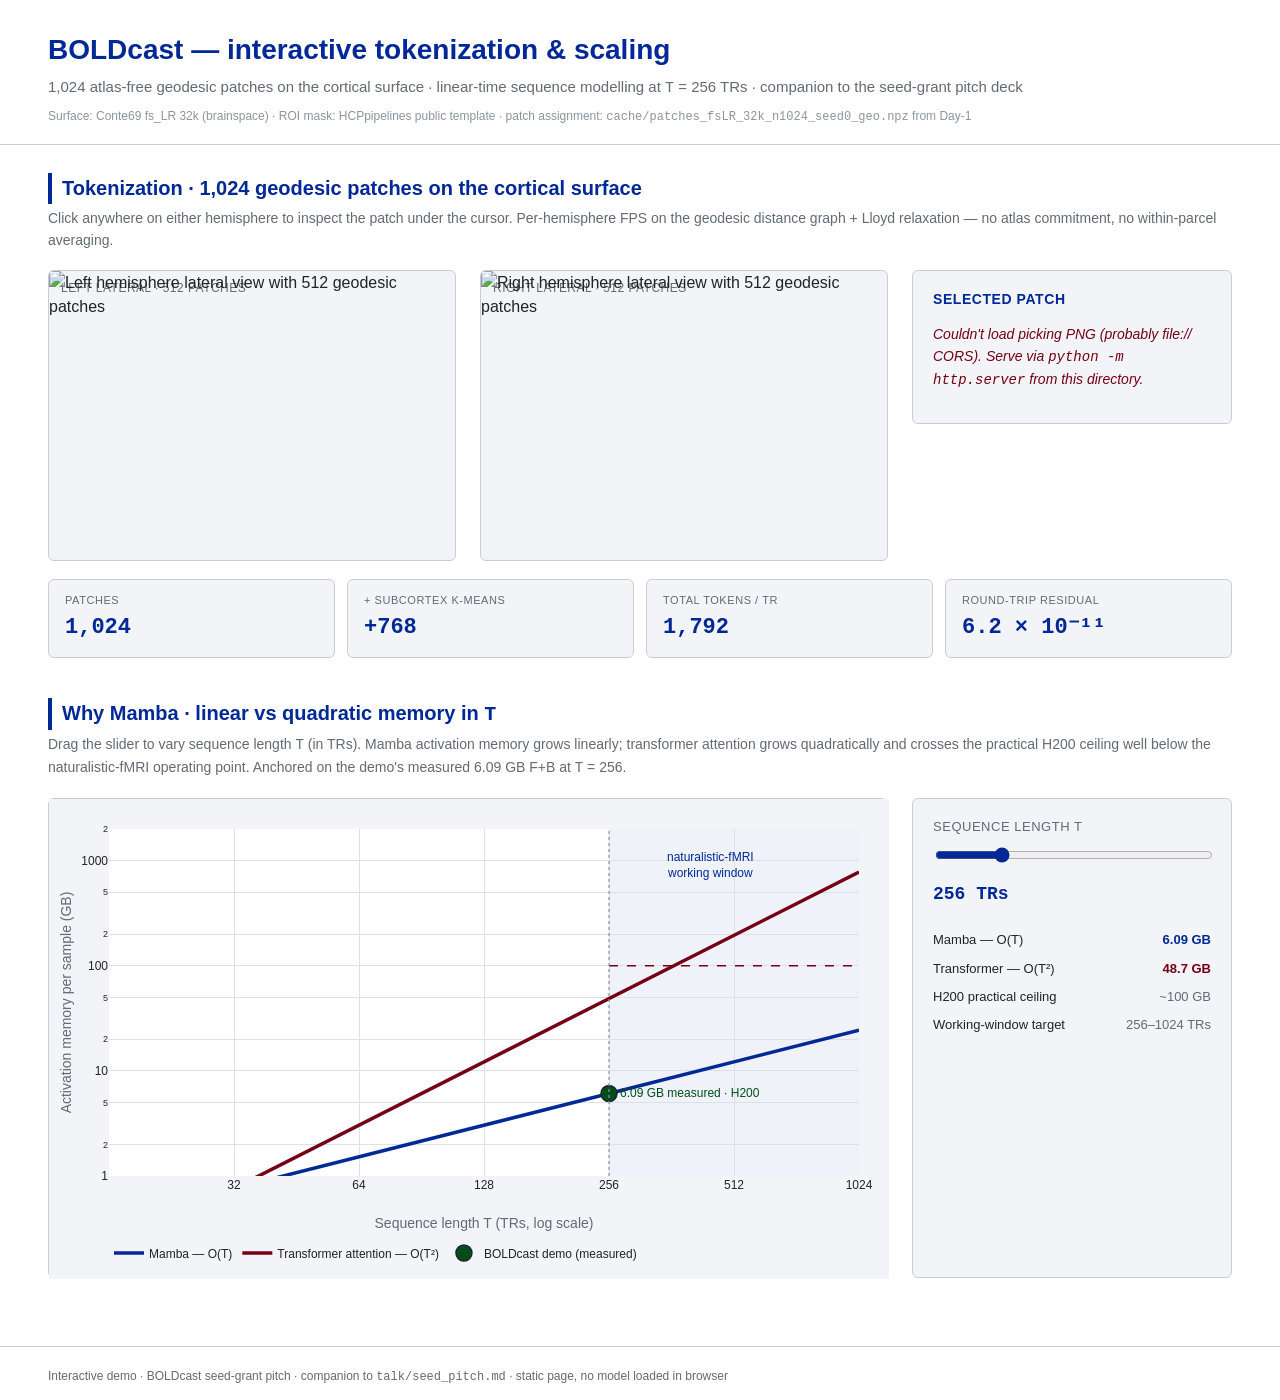
==== talk/demo/index.html @ 64d36065 "talk(seed-pitch): archive 2026-05-14 ORCD seed-fund pitch deck 22-slide Marp pitch delivered to the " ====
<!DOCTYPE html>
<html lang="en">
<head>
<meta charset="utf-8">
<title>BOLDcast — Interactive tokenization & scaling</title>
<meta name="viewport" content="width=device-width, initial-scale=1">
<!-- Plotly via CDN for the memory-scaling chart -->
<script src="https://cdn.plot.ly/plotly-2.35.2.min.js"></script>
<style>
  :root {
    --gap:     #750014;
    --primary: #002896;
    --success: #004d1a;
    --ink:     #212326;
    --body:    #626a73;
    --accent:  #8b959e;
    --rule:    #c8cdd3;
    --bg:      #ffffff;
    --bg-soft: #f2f4f8;

    --font-family: -apple-system, BlinkMacSystemFont, "Inter", "Helvetica Neue",
                   Arial, sans-serif;
    --font-mono:   "JetBrains Mono", ui-monospace, SFMono-Regular, Menlo, monospace;
  }

  * { box-sizing: border-box; }
  html, body {
    margin: 0; padding: 0;
    font-family: var(--font-family);
    color: var(--ink); background: var(--bg);
    line-height: 1.55;
  }

  header {
    padding: 28px 48px 18px;
    border-bottom: 1px solid var(--rule);
  }
  header h1 {
    margin: 0; color: var(--primary); font-size: 28px; font-weight: 700;
  }
  header .sub {
    margin: 4px 0 0; color: var(--body); font-size: 15px;
  }
  header .ack {
    margin: 6px 0 0; color: var(--accent); font-size: 12px;
  }

  main { padding: 28px 48px; max-width: 1400px; margin: 0 auto; }

  section { margin-bottom: 40px; }
  section h2 {
    color: var(--primary); font-size: 20px; margin: 0 0 4px;
    border-left: 4px solid var(--primary); padding-left: 10px;
  }
  section .lede { color: var(--body); margin: 0 0 18px; font-size: 14px; }

  /* ---- cortex viewer ---- */
  .cortex-row {
    display: grid;
    grid-template-columns: 1fr 1fr 320px;
    gap: 24px;
    align-items: start;
  }
  .hemi {
    position: relative;
    background: var(--bg-soft);
    border: 1px solid var(--rule);
    border-radius: 6px;
    overflow: hidden;
    cursor: crosshair;
    aspect-ratio: 1100 / 786;
  }
  .hemi .label {
    position: absolute; top: 8px; left: 12px;
    font-size: 12px; color: var(--body);
    letter-spacing: 0.04em; text-transform: uppercase;
    pointer-events: none;
  }
  .hemi img, .hemi canvas {
    position: absolute; inset: 0;
    width: 100%; height: 100%;
    user-select: none; -webkit-user-drag: none;
  }
  .hemi .picking { display: none; }     /* loaded only into a hidden Image */
  .hemi .overlay { pointer-events: none; image-rendering: pixelated; }

  .info-card {
    background: var(--bg-soft);
    border: 1px solid var(--rule);
    border-radius: 6px;
    padding: 18px 20px;
  }
  .info-card h3 {
    margin: 0 0 10px;
    color: var(--primary); font-size: 14px;
    letter-spacing: 0.04em; text-transform: uppercase;
    font-weight: 600;
  }
  .info-card .placeholder {
    color: var(--body); font-size: 14px; font-style: italic;
  }
  .info-row {
    display: flex; justify-content: space-between;
    padding: 6px 0;
    border-bottom: 1px solid var(--rule);
    font-size: 14px;
  }
  .info-row:last-child { border-bottom: none; }
  .info-row .k { color: var(--body); }
  .info-row .v { color: var(--ink); font-family: var(--font-mono); }
  .info-row.highlight .v { color: var(--gap); font-weight: 700; }

  .summary {
    margin-top: 18px;
    display: grid;
    grid-template-columns: repeat(4, 1fr);
    gap: 12px;
  }
  .stat {
    background: var(--bg-soft);
    border: 1px solid var(--rule);
    border-radius: 6px;
    padding: 12px 16px;
  }
  .stat .label {
    font-size: 11px; color: var(--body);
    letter-spacing: 0.05em; text-transform: uppercase;
  }
  .stat .value {
    font-size: 22px; color: var(--primary);
    font-family: var(--font-mono); font-weight: 700;
    margin-top: 2px;
  }

  /* ---- scaling chart ---- */
  .chart-wrap {
    display: grid;
    grid-template-columns: 1fr 320px;
    gap: 24px;
    align-items: stretch;
  }
  #scaling-chart {
    background: var(--bg-soft);
    border: 1px solid var(--rule);
    border-radius: 6px;
    min-height: 480px;
  }
  .slider-card {
    background: var(--bg-soft);
    border: 1px solid var(--rule);
    border-radius: 6px;
    padding: 18px 20px;
  }
  .slider-card label {
    display: block; font-size: 13px; color: var(--body);
    letter-spacing: 0.04em; text-transform: uppercase;
    margin-bottom: 8px;
  }
  .slider-card input[type=range] {
    width: 100%;
    accent-color: var(--primary);
  }
  .slider-card .readout {
    margin-top: 10px;
    font-family: var(--font-mono); font-size: 18px;
    color: var(--primary); font-weight: 700;
  }
  .compare {
    margin-top: 18px;
    font-size: 13px; color: var(--ink);
  }
  .compare .row { display: flex; justify-content: space-between; padding: 4px 0; }
  .compare .mamba { color: var(--primary); font-weight: 700; }
  .compare .trans { color: var(--gap); font-weight: 700; }

  footer {
    padding: 20px 48px;
    border-top: 1px solid var(--rule);
    color: var(--body); font-size: 12px;
  }

  @media (max-width: 1000px) {
    .cortex-row, .chart-wrap { grid-template-columns: 1fr; }
    .summary { grid-template-columns: repeat(2, 1fr); }
  }
</style>
</head>
<body>

<header>
  <h1>BOLDcast — interactive tokenization &amp; scaling</h1>
  <p class="sub">
    1,024 atlas-free geodesic patches on the cortical surface · linear-time
    sequence modelling at <code>T</code> = 256 TRs · companion to the seed-grant pitch deck
  </p>
  <p class="ack">
    Surface: Conte69 fs_LR 32k (brainspace) · ROI mask: HCPpipelines public template ·
    patch assignment: <code>cache/patches_fsLR_32k_n1024_seed0_geo.npz</code> from Day-1
  </p>
</header>

<main>

<!-- ============================================================ -->
<!-- Section 1: tokenization                                       -->
<!-- ============================================================ -->
<section id="tokenization">
  <h2>Tokenization · 1,024 geodesic patches on the cortical surface</h2>
  <p class="lede">
    Click anywhere on either hemisphere to inspect the patch under the cursor.
    Per-hemisphere FPS on the geodesic distance graph + Lloyd relaxation —
    no atlas commitment, no within-parcel averaging.
  </p>

  <div class="cortex-row">
    <div class="hemi" data-hemi="lh">
      <span class="label">left lateral · 512 patches</span>
      <img class="display" src="cortex_lh_display.png" alt="Left hemisphere lateral view with 512 geodesic patches">
      <canvas class="overlay"></canvas>
    </div>
    <div class="hemi" data-hemi="rh">
      <span class="label">right lateral · 512 patches</span>
      <img class="display" src="cortex_rh_display.png" alt="Right hemisphere lateral view with 512 geodesic patches">
      <canvas class="overlay"></canvas>
    </div>
    <aside class="info-card" id="patch-info">
      <h3>Selected patch</h3>
      <p class="placeholder">Click anywhere on the cortex.</p>
    </aside>
  </div>

  <div class="summary">
    <div class="stat"><div class="label">Patches</div><div class="value">1,024</div></div>
    <div class="stat"><div class="label">+ subcortex k-means</div><div class="value">+768</div></div>
    <div class="stat"><div class="label">Total tokens / TR</div><div class="value">1,792</div></div>
    <div class="stat"><div class="label">Round-trip residual</div><div class="value">6.2 × 10⁻¹¹</div></div>
  </div>
</section>

<!-- ============================================================ -->
<!-- Section 2: memory scaling                                     -->
<!-- ============================================================ -->
<section id="scaling">
  <h2>Why Mamba · linear vs quadratic memory in <code>T</code></h2>
  <p class="lede">
    Drag the slider to vary sequence length <code>T</code> (in TRs). Mamba activation
    memory grows linearly; transformer attention grows quadratically and crosses
    the practical H200 ceiling well below the naturalistic-fMRI operating point.
    Anchored on the demo's measured 6.09 GB F+B at <code>T</code> = 256.
  </p>

  <div class="chart-wrap">
    <div id="scaling-chart"></div>
    <aside class="slider-card">
      <label for="T-slider">Sequence length T</label>
      <input id="T-slider" type="range" min="32" max="1024" value="256" step="8">
      <div class="readout"><span id="T-readout">256</span> TRs</div>

      <div class="compare">
        <div class="row">
          <span>Mamba — O(T)</span>
          <span class="mamba" id="mamba-readout">6.09 GB</span>
        </div>
        <div class="row">
          <span>Transformer — O(T²)</span>
          <span class="trans" id="trans-readout">48.7 GB</span>
        </div>
        <div class="row">
          <span>H200 practical ceiling</span>
          <span style="color:var(--body)">~100 GB</span>
        </div>
        <div class="row">
          <span>Working-window target</span>
          <span style="color:var(--body)">256–1024 TRs</span>
        </div>
      </div>
    </aside>
  </div>
</section>

</main>

<footer>
  Interactive demo · BOLDcast seed-grant pitch · companion to
  <code>talk/seed_pitch.md</code> · static page, no model loaded in browser
</footer>

<script>
// ============================================================
// Cortex click-pick
// ============================================================
const patchInfoEl = document.getElementById('patch-info');
let META = null;
let pickingCanvas = {lh: null, rh: null};
let pickingCtx = {lh: null, rh: null};
let overlayCtx = {lh: null, rh: null};

function loadPickingImage(hemi) {
  return new Promise((resolve, reject) => {
    const img = new Image();
    img.crossOrigin = "anonymous";
    img.onload = () => {
      const c = document.createElement('canvas');
      c.width = img.naturalWidth;
      c.height = img.naturalHeight;
      const ctx = c.getContext('2d', {willReadFrequently: true});
      ctx.drawImage(img, 0, 0);
      pickingCanvas[hemi] = c;
      pickingCtx[hemi] = ctx;
      resolve();
    };
    img.onerror = reject;
    img.src = `cortex_${hemi}_picking.png`;
  });
}

function setupOverlay(hemi) {
  const wrap = document.querySelector(`.hemi[data-hemi="${hemi}"]`);
  const overlay = wrap.querySelector('canvas.overlay');
  const display = wrap.querySelector('img.display');
  function size() {
    const r = wrap.getBoundingClientRect();
    overlay.width = pickingCanvas[hemi].width;
    overlay.height = pickingCanvas[hemi].height;
    overlay.style.width = r.width + 'px';
    overlay.style.height = r.height + 'px';
  }
  if (display.complete) size();
  display.addEventListener('load', size);
  window.addEventListener('resize', size);
  overlayCtx[hemi] = overlay.getContext('2d');
  return wrap;
}

function pixelToPatchId(hemi, cssX, cssY, wrapRect) {
  const sx = (cssX / wrapRect.width)  * pickingCanvas[hemi].width;
  const sy = (cssY / wrapRect.height) * pickingCanvas[hemi].height;
  if (sx < 0 || sy < 0 || sx >= pickingCanvas[hemi].width || sy >= pickingCanvas[hemi].height) return null;
  const px = pickingCtx[hemi].getImageData(Math.floor(sx), Math.floor(sy), 1, 1).data;
  // Cortex sentinel: B == 255. Medial wall / outside: B == 0 (or alpha == 0).
  if (px[3] < 200 || px[2] < 200) return null;
  return (px[0] << 8) | px[1];
}

function highlightPatch(hemi, patchId) {
  // For each overlay (both hemispheres), repaint with the patch's pixels
  // tinted with a bright contrast color.
  for (const h of ['lh', 'rh']) {
    const ctx = overlayCtx[h];
    const w = pickingCanvas[h].width, ht = pickingCanvas[h].height;
    ctx.clearRect(0, 0, w, ht);
    if (h !== hemi) continue;
    const data = pickingCtx[h].getImageData(0, 0, w, ht).data;
    const tint = ctx.getImageData(0, 0, w, ht);
    const t = tint.data;
    const targetR = (patchId >> 8) & 0xFF;
    const targetG = patchId & 0xFF;
    // Bright cadmium-yellow on the patch, transparent elsewhere.
    for (let i = 0; i < data.length; i += 4) {
      if (data[i] === targetR && data[i+1] === targetG && data[i+2] >= 200) {
        t[i]   = 255;
        t[i+1] = 222;
        t[i+2] = 0;
        t[i+3] = 220;
      }
    }
    ctx.putImageData(tint, 0, 0);
  }
}

function clearOverlays() {
  for (const h of ['lh', 'rh']) {
    const ctx = overlayCtx[h];
    if (ctx) ctx.clearRect(0, 0, pickingCanvas[h].width, pickingCanvas[h].height);
  }
}

function showPatch(patchId) {
  const entry = META.patches[patchId];
  const hemiName = entry.hemisphere === 'LH' ? 'left' : 'right';
  patchInfoEl.innerHTML = `
    <h3>Selected patch</h3>
    <div class="info-row highlight"><span class="k">Patch ID</span><span class="v">${patchId}</span></div>
    <div class="info-row"><span class="k">Hemisphere</span><span class="v">${hemiName} (${entry.hemisphere})</span></div>
    <div class="info-row"><span class="k">Vertices</span><span class="v">${entry.n_vertices}</span></div>
    <div class="info-row"><span class="k">Per-token feature</span><span class="v">mean BOLD</span></div>
    <div class="info-row"><span class="k">Round-trip residual</span><span class="v">6.2 × 10⁻¹¹</span></div>
  `;
}

function showEmpty() {
  patchInfoEl.innerHTML = `
    <h3>Selected patch</h3>
    <p class="placeholder">Click anywhere on the cortex.</p>
  `;
}

async function initCortex() {
  META = await fetch('patch_meta.json').then(r => r.json());
  await Promise.all([loadPickingImage('lh'), loadPickingImage('rh')]);
  const wraps = {lh: setupOverlay('lh'), rh: setupOverlay('rh')};

  for (const hemi of ['lh', 'rh']) {
    wraps[hemi].addEventListener('click', (e) => {
      const r = wraps[hemi].getBoundingClientRect();
      const cssX = e.clientX - r.left;
      const cssY = e.clientY - r.top;
      const pid = pixelToPatchId(hemi, cssX, cssY, r);
      if (pid === null) { clearOverlays(); showEmpty(); return; }
      highlightPatch(hemi, pid);
      showPatch(pid);
    });
  }
}

// ============================================================
// Memory scaling chart
// ============================================================
function plotScaling() {
  const T = [];
  for (let t = 16; t <= 1024; t += 16) T.push(t);
  // Mamba: linear, anchored on 6.09 GB at T=256, P=1024 demo
  const mamba = T.map(t => 6.09 * (t / 256));
  // Transformer dense attention: O(T^2), matched to mamba at T=32
  const coef = (6.09 * 32 / 256) / (32 * 32);
  const trans = T.map(t => coef * t * t);

  const data = [
    {
      x: T, y: mamba,
      name: 'Mamba — O(T)',
      mode: 'lines',
      line: {color: '#002896', width: 3.5},
      hovertemplate: '<b>Mamba</b><br>T=%{x} TRs<br>%{y:.2f} GB<extra></extra>',
    },
    {
      x: T, y: trans,
      name: 'Transformer attention — O(T²)',
      mode: 'lines',
      line: {color: '#750014', width: 3.5},
      hovertemplate: '<b>Transformer</b><br>T=%{x} TRs<br>%{y:.2f} GB<extra></extra>',
    },
    {
      x: [256], y: [6.09],
      mode: 'markers+text',
      name: 'BOLDcast demo (measured)',
      marker: {size: 16, color: '#004d1a', line: {color: '#212326', width: 1.5}},
      text: ['6.09 GB measured · H200'],
      textposition: 'middle right',
      textfont: {color: '#004d1a', size: 12},
      hovertemplate: 'BOLDcast demo measured<br>6.09 GB F+B on H200<extra></extra>',
    },
    {
      x: [256, 1024], y: [100, 100],
      mode: 'lines',
      name: 'H200 practical ceiling',
      line: {color: '#750014', width: 1.5, dash: 'dash'},
      showlegend: false,
      hoverinfo: 'skip',
    },
  ];

  const layout = {
    paper_bgcolor: '#f2f4f8',
    plot_bgcolor:  '#ffffff',
    font: {family: 'Inter, Helvetica Neue, Arial, sans-serif', color: '#212326'},
    margin: {l: 60, r: 30, t: 30, b: 60},
    xaxis: {
      type: 'log',
      title: {text: 'Sequence length T (TRs, log scale)', font: {color: '#626a73'}},
      tickvals: [32, 64, 128, 256, 512, 1024],
      ticktext: ['32', '64', '128', '256', '512', '1024'],
      gridcolor: '#dde1e6',
    },
    yaxis: {
      type: 'log',
      title: {text: 'Activation memory per sample (GB)', font: {color: '#626a73'}},
      range: [Math.log10(1), Math.log10(2e3)],
      gridcolor: '#dde1e6',
    },
    legend: {
      orientation: 'h', x: 0, y: -0.18,
      font: {size: 12},
    },
    shapes: [
      // Highlight band for naturalistic-fMRI working window
      {
        type: 'rect',
        x0: 256, x1: 1024,
        y0: 1, y1: 2e3,
        fillcolor: '#002896',
        opacity: 0.06,
        line: {width: 0},
        layer: 'below',
      },
      // T cursor
      {
        type: 'line',
        x0: 256, x1: 256,
        y0: 1, y1: 2e3,
        line: {color: '#8b959e', width: 1.2, dash: 'dot'},
      },
    ],
    annotations: [{
      x: Math.log10(450), y: Math.log10(900),
      xref: 'x', yref: 'y',
      text: 'naturalistic-fMRI<br>working window',
      showarrow: false,
      font: {color: '#002896', size: 12, style: 'italic'},
    }],
  };

  Plotly.newPlot('scaling-chart', data, layout, {responsive: true, displayModeBar: false});

  const slider = document.getElementById('T-slider');
  const tEl = document.getElementById('T-readout');
  const mEl = document.getElementById('mamba-readout');
  const trEl = document.getElementById('trans-readout');
  slider.addEventListener('input', () => {
    const t = +slider.value;
    tEl.textContent = t;
    const m = 6.09 * (t / 256);
    const tr = coef * t * t;
    mEl.textContent = m.toFixed(2) + ' GB';
    trEl.textContent = tr < 1e3 ? tr.toFixed(2) + ' GB' : (tr / 1e3).toFixed(2) + ' TB';
    // move the cursor line on the chart
    Plotly.relayout('scaling-chart', {
      'shapes[1].x0': t, 'shapes[1].x1': t,
    });
  });
}

// boot
initCortex().catch(err => {
  console.error(err);
  patchInfoEl.innerHTML = `
    <h3>Selected patch</h3>
    <p class="placeholder" style="color:var(--gap)">
      Couldn't load picking PNG (probably file:// CORS).
      Serve via <code>python -m http.server</code> from this directory.
    </p>
  `;
});
plotScaling();
</script>

</body>
</html>
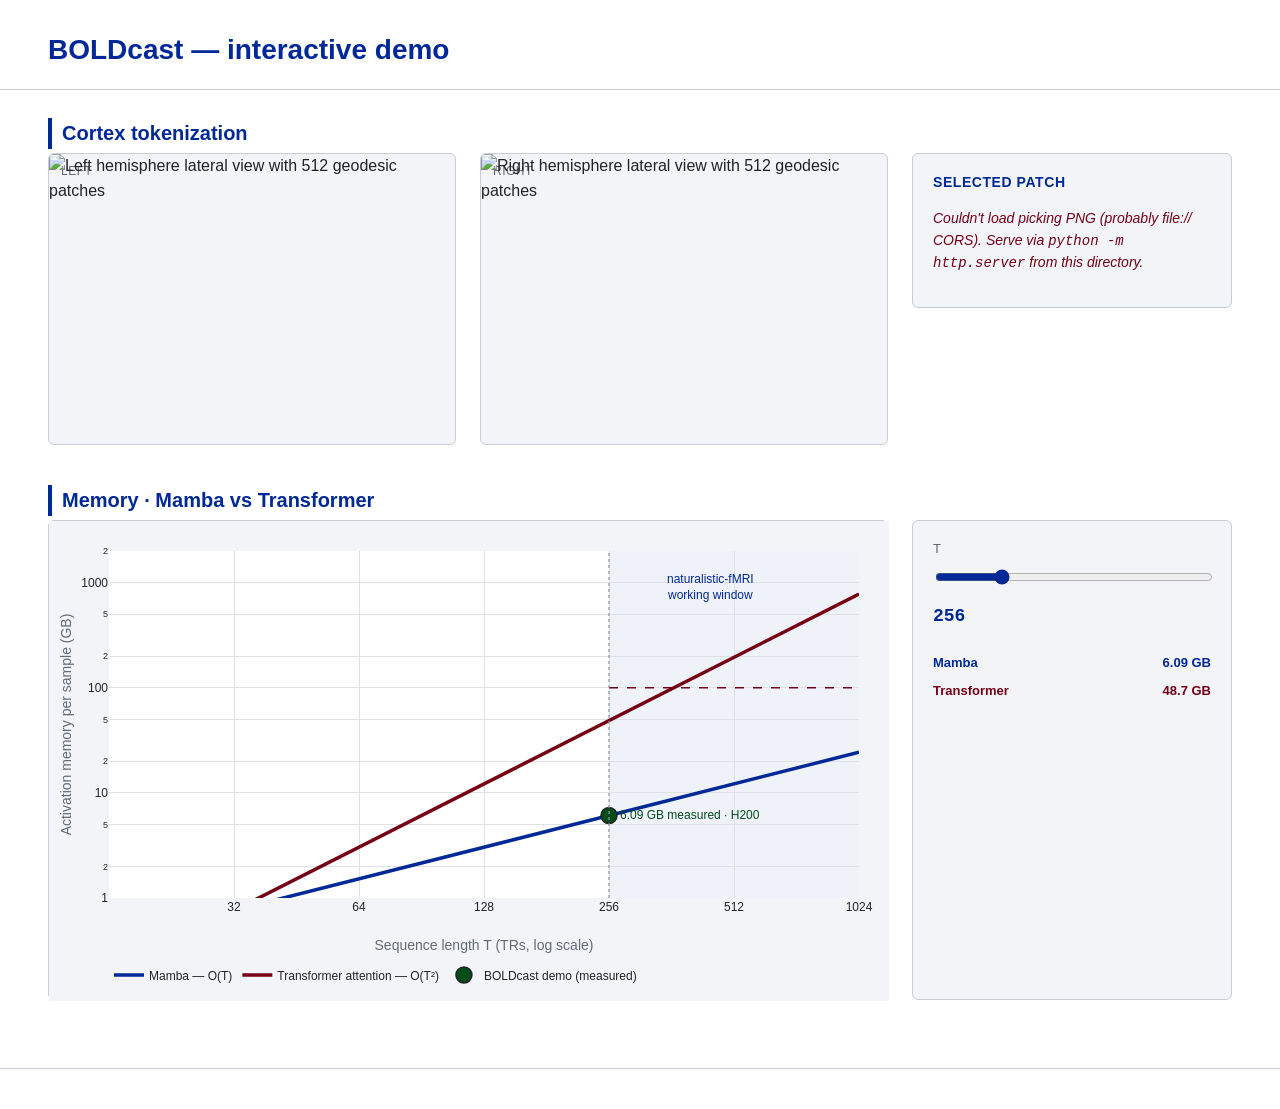
==== commit d4b9a015: "talk(seed-pitch): post-talk iteration — impact slides, hook redesign, Day-4 loss curve After the 202" ====
--- a/talk/demo/index.html
+++ b/talk/demo/index.html
@@ -188,15 +188,7 @@
 <body>
 
 <header>
-  <h1>BOLDcast — interactive tokenization &amp; scaling</h1>
-  <p class="sub">
-    1,024 atlas-free geodesic patches on the cortical surface · linear-time
-    sequence modelling at <code>T</code> = 256 TRs · companion to the seed-grant pitch deck
-  </p>
-  <p class="ack">
-    Surface: Conte69 fs_LR 32k (brainspace) · ROI mask: HCPpipelines public template ·
-    patch assignment: <code>cache/patches_fsLR_32k_n1024_seed0_geo.npz</code> from Day-1
-  </p>
+  <h1>BOLDcast — interactive demo</h1>
 </header>
 
 <main>
@@ -205,35 +197,23 @@
 <!-- Section 1: tokenization                                       -->
 <!-- ============================================================ -->
 <section id="tokenization">
-  <h2>Tokenization · 1,024 geodesic patches on the cortical surface</h2>
-  <p class="lede">
-    Click anywhere on either hemisphere to inspect the patch under the cursor.
-    Per-hemisphere FPS on the geodesic distance graph + Lloyd relaxation —
-    no atlas commitment, no within-parcel averaging.
-  </p>
+  <h2>Cortex tokenization</h2>
 
   <div class="cortex-row">
     <div class="hemi" data-hemi="lh">
-      <span class="label">left lateral · 512 patches</span>
+      <span class="label">left</span>
       <img class="display" src="cortex_lh_display.png" alt="Left hemisphere lateral view with 512 geodesic patches">
       <canvas class="overlay"></canvas>
     </div>
     <div class="hemi" data-hemi="rh">
-      <span class="label">right lateral · 512 patches</span>
+      <span class="label">right</span>
       <img class="display" src="cortex_rh_display.png" alt="Right hemisphere lateral view with 512 geodesic patches">
       <canvas class="overlay"></canvas>
     </div>
     <aside class="info-card" id="patch-info">
       <h3>Selected patch</h3>
-      <p class="placeholder">Click anywhere on the cortex.</p>
+      <p class="placeholder">&nbsp;</p>
     </aside>
-  </div>
-
-  <div class="summary">
-    <div class="stat"><div class="label">Patches</div><div class="value">1,024</div></div>
-    <div class="stat"><div class="label">+ subcortex k-means</div><div class="value">+768</div></div>
-    <div class="stat"><div class="label">Total tokens / TR</div><div class="value">1,792</div></div>
-    <div class="stat"><div class="label">Round-trip residual</div><div class="value">6.2 × 10⁻¹¹</div></div>
   </div>
 </section>
 
@@ -241,37 +221,23 @@
 <!-- Section 2: memory scaling                                     -->
 <!-- ============================================================ -->
 <section id="scaling">
-  <h2>Why Mamba · linear vs quadratic memory in <code>T</code></h2>
-  <p class="lede">
-    Drag the slider to vary sequence length <code>T</code> (in TRs). Mamba activation
-    memory grows linearly; transformer attention grows quadratically and crosses
-    the practical H200 ceiling well below the naturalistic-fMRI operating point.
-    Anchored on the demo's measured 6.09 GB F+B at <code>T</code> = 256.
-  </p>
+  <h2>Memory · Mamba vs Transformer</h2>
 
   <div class="chart-wrap">
     <div id="scaling-chart"></div>
     <aside class="slider-card">
-      <label for="T-slider">Sequence length T</label>
+      <label for="T-slider">T</label>
       <input id="T-slider" type="range" min="32" max="1024" value="256" step="8">
-      <div class="readout"><span id="T-readout">256</span> TRs</div>
+      <div class="readout"><span id="T-readout">256</span></div>
 
       <div class="compare">
         <div class="row">
-          <span>Mamba — O(T)</span>
+          <span class="mamba">Mamba</span>
           <span class="mamba" id="mamba-readout">6.09 GB</span>
         </div>
         <div class="row">
-          <span>Transformer — O(T²)</span>
+          <span class="trans">Transformer</span>
           <span class="trans" id="trans-readout">48.7 GB</span>
-        </div>
-        <div class="row">
-          <span>H200 practical ceiling</span>
-          <span style="color:var(--body)">~100 GB</span>
-        </div>
-        <div class="row">
-          <span>Working-window target</span>
-          <span style="color:var(--body)">256–1024 TRs</span>
         </div>
       </div>
     </aside>
@@ -280,10 +246,7 @@
 
 </main>
 
-<footer>
-  Interactive demo · BOLDcast seed-grant pitch · companion to
-  <code>talk/seed_pitch.md</code> · static page, no model loaded in browser
-</footer>
+<footer></footer>
 
 <script>
 // ============================================================
@@ -379,19 +342,15 @@
   const entry = META.patches[patchId];
   const hemiName = entry.hemisphere === 'LH' ? 'left' : 'right';
   patchInfoEl.innerHTML = `
-    <h3>Selected patch</h3>
-    <div class="info-row highlight"><span class="k">Patch ID</span><span class="v">${patchId}</span></div>
-    <div class="info-row"><span class="k">Hemisphere</span><span class="v">${hemiName} (${entry.hemisphere})</span></div>
-    <div class="info-row"><span class="k">Vertices</span><span class="v">${entry.n_vertices}</span></div>
-    <div class="info-row"><span class="k">Per-token feature</span><span class="v">mean BOLD</span></div>
-    <div class="info-row"><span class="k">Round-trip residual</span><span class="v">6.2 × 10⁻¹¹</span></div>
+    <h3>Patch ${patchId}</h3>
+    <div class="info-row highlight"><span class="k">Hemisphere</span><span class="v">${hemiName}</span></div>
   `;
 }
 
 function showEmpty() {
   patchInfoEl.innerHTML = `
     <h3>Selected patch</h3>
-    <p class="placeholder">Click anywhere on the cortex.</p>
+    <p class="placeholder">&nbsp;</p>
   `;
 }
 
